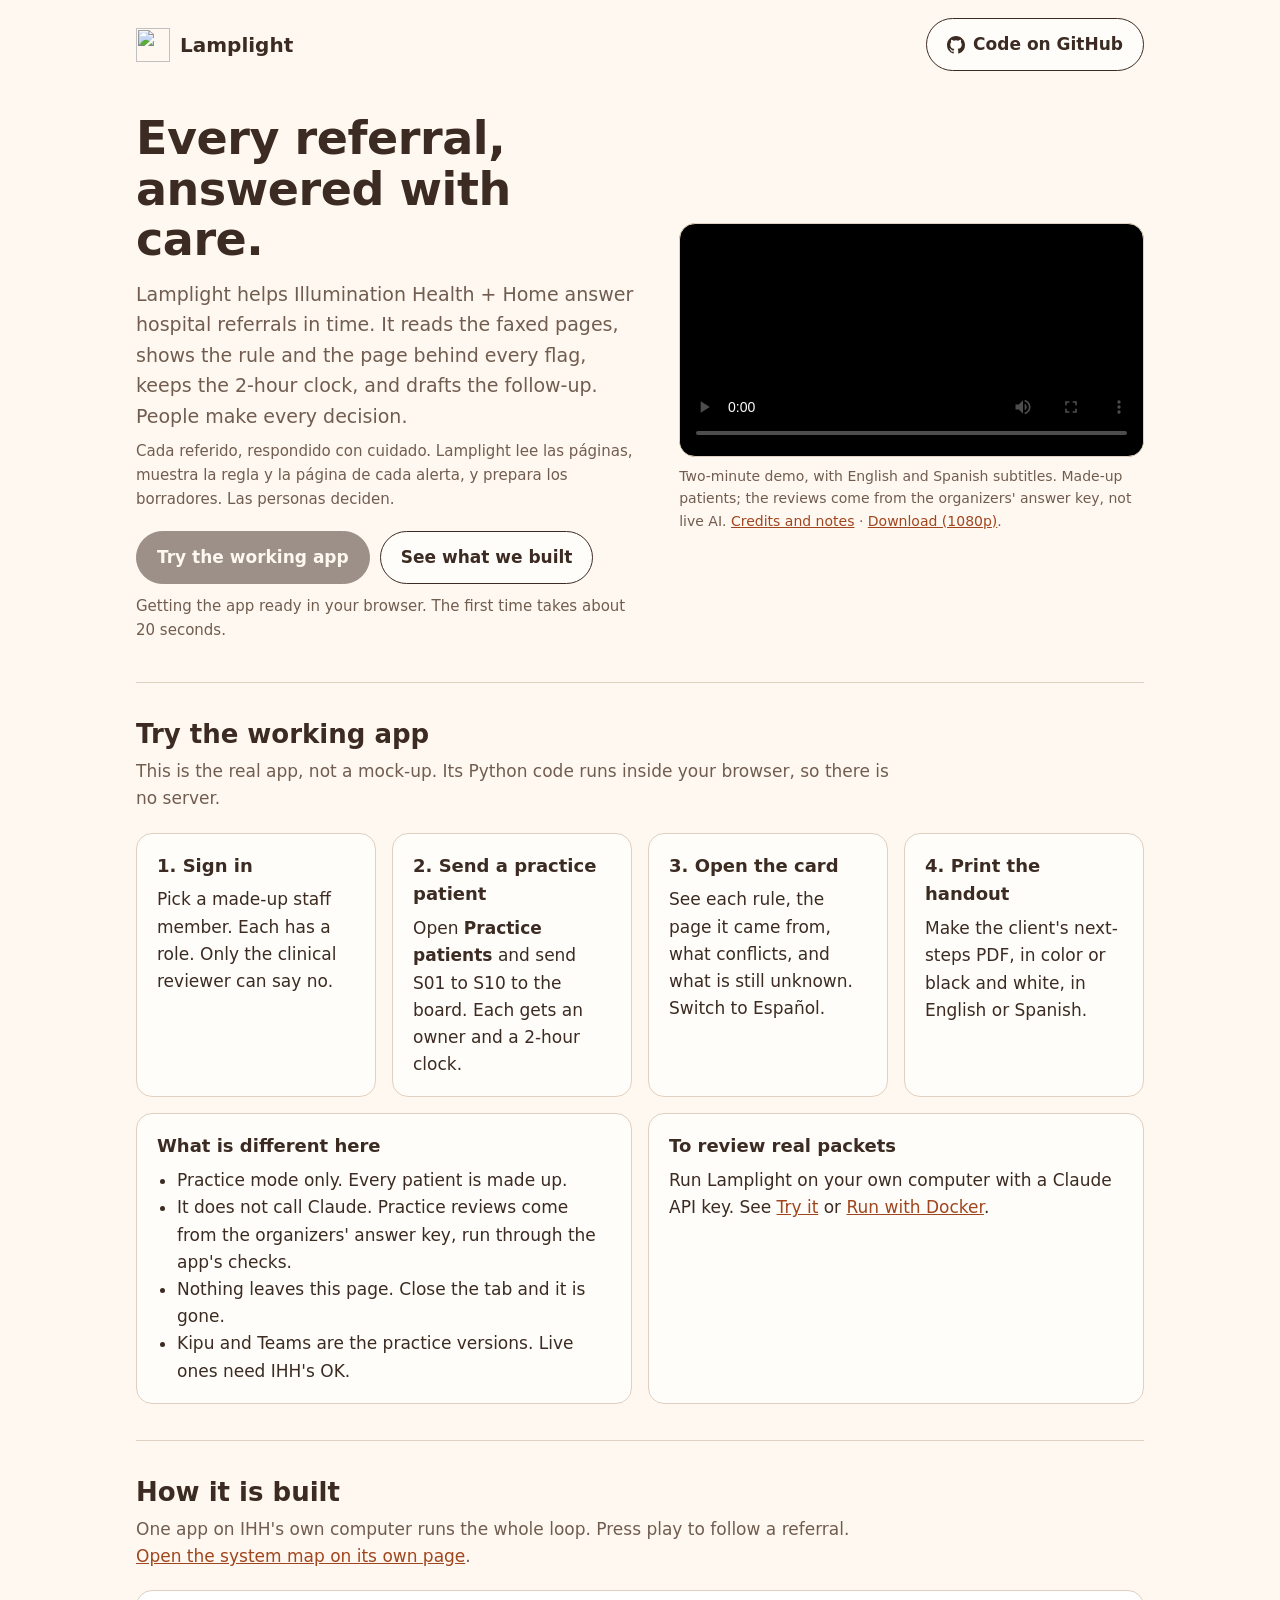
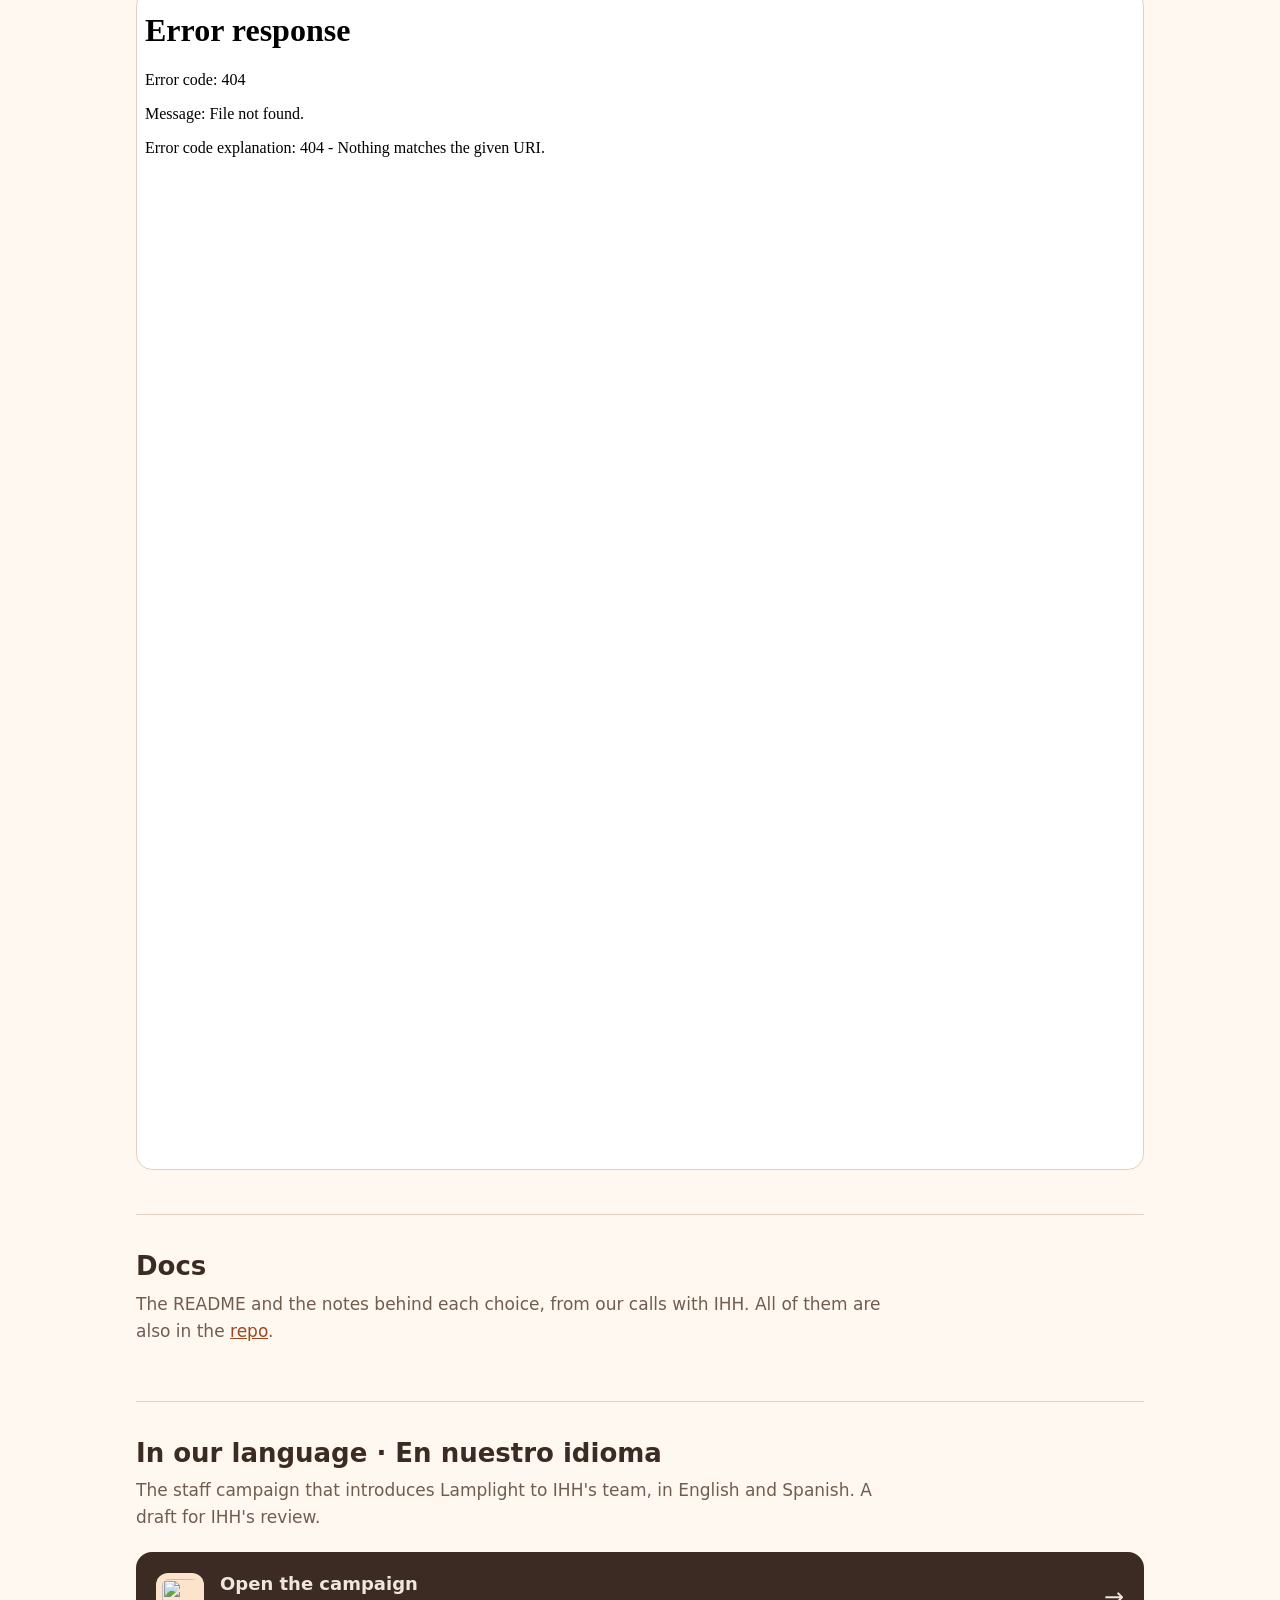
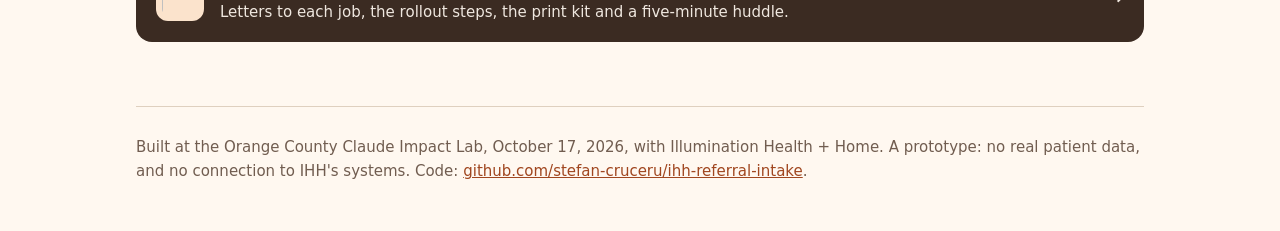
==== demo/pages/index.html @ 56bbf0c8 "Move the demo material into demo/, apart from the app app/ is now only the app itself: engine, serve" ====
<!doctype html>
<html lang="en">
<head>
<meta charset="utf-8">
<meta name="viewport" content="width=device-width, initial-scale=1">
<title>Lamplight Demo</title>
<meta name="description" content="Lamplight: referral intake, client help and staff practice for Illumination Health + Home. A working prototype with made-up patients.">
<link rel="icon" href="campaign/logo/lamplight-logo.svg">
<style>
  /* Lamplight's own tokens (app/carebridge/web/app.css). Light only, like the app's default. */
  :root { --bg: #fff8f0; --panel: #fffdf9; --ink: #3b2b22; --muted: #715d50; --line: #dfd0bf;
    --brand: #3b2b22; --brand-ink: #fff8f0; --brand-soft: #f4eadb; --lamp: #e39235; --lamp-soft: #fbe3cc; --link: #a0461f; }
  * { box-sizing: border-box; }
  body { margin: 0; background: var(--bg); color: var(--ink); font: 17px/1.6 "Public Sans", system-ui, -apple-system, "Segoe UI", sans-serif; }
  a { color: var(--link); }
  .wrap { max-width: 1040px; margin: 0 auto; padding: 0 16px; }
  header.top { display: flex; align-items: center; justify-content: space-between; gap: 12px; padding: 18px 0; }
  .brand { display: flex; align-items: center; gap: 10px; font-weight: 700; font-size: 20px; color: var(--ink); text-decoration: none; }
  .brand img { width: 34px; height: 34px; }
  .hero { display: grid; grid-template-columns: minmax(0, 1.1fr) minmax(0, 1fr); gap: 32px; align-items: center; padding: 24px 0 40px; }
  h1 { font-size: clamp(30px, 5vw, 46px); line-height: 1.1; margin: 0 0 14px; letter-spacing: -.01em; }
  h2 { font-size: 26px; line-height: 1.2; margin: 0 0 8px; }
  .lede { font-size: 19px; color: var(--muted); margin: 0 0 8px; }
  .es { color: var(--muted); font-size: 15px; margin: 0 0 20px; }
  .actions { display: flex; flex-wrap: wrap; gap: 10px; align-items: center; }
  .btn { display: inline-flex; align-items: center; gap: 8px; border-radius: 999px; padding: 12px 20px; font-weight: 600; text-decoration: none; border: 1.5px solid var(--brand); color: var(--brand); background: var(--panel); }
  .btn.primary { background: var(--brand); color: var(--brand-ink); }
  .btn[aria-disabled="true"] { opacity: .5; pointer-events: none; }
  .btn svg { width: 18px; height: 18px; }
  #status { color: var(--muted); font-size: 15px; margin-top: 10px; min-height: 1.6em; }
  video { width: 100%; border-radius: 16px; border: 1px solid var(--line); background: #000; display: block; }
  .cap { font-size: 14px; color: var(--muted); margin-top: 8px; }
  section { padding: 36px 0; border-top: 1px solid var(--line); }
  .sub { color: var(--muted); margin: 0 0 20px; max-width: 70ch; }
  .grid { display: grid; grid-template-columns: repeat(auto-fit, minmax(240px, 1fr)); gap: 16px; }
  .card { background: var(--panel); border: 1px solid var(--line); border-radius: 16px; padding: 18px 20px; }
  .card h3 { margin: 0 0 6px; font-size: 18px; }
  .card p, .card ul { margin: 0; }
  .card ul { padding-left: 20px; }
  .arch { width: 100%; height: 1180px; border: 1px solid var(--line); border-radius: 16px; background: #fff; }
  ul.docs { list-style: none; padding: 0; margin: 0; display: grid; grid-template-columns: repeat(auto-fill, minmax(280px, 1fr)); gap: 10px; }
  ul.docs li { position: relative; padding: 12px 14px; background: var(--panel); border: 1px solid var(--line); border-radius: 12px; }
  ul.docs li:hover { border-color: var(--lamp); background: var(--lamp-soft); }
  ul.docs a { color: var(--ink); font-weight: 600; text-decoration: none; }
  ul.docs a::after { content: ""; position: absolute; inset: 0; }
  .path { color: var(--muted); font-size: 12.5px; font-family: ui-monospace, Consolas, monospace; display: block; margin-top: 4px; overflow-wrap: anywhere; }
  .feature { display: flex; align-items: center; gap: 16px; padding: 18px 20px; border-radius: 16px; text-decoration: none;
    background: var(--brand); color: var(--brand-ink); margin-bottom: 28px; }
  .feature img { width: 48px; height: 48px; background: var(--lamp-soft); border-radius: 12px; padding: 6px; flex: none; }
  .feature span { display: grid; gap: 2px; font-size: 15px; opacity: .92; }
  .feature b { font-size: 18px; opacity: 1; }
  .feature .arrow { margin-left: auto; font-size: 24px; }
  .printkit h3 { font-size: 13px; letter-spacing: .08em; text-transform: uppercase; color: var(--muted); margin: 24px 0 10px; }
  .printkit h3:first-child { margin-top: 0; }
  .kits { display: grid; grid-template-columns: repeat(auto-fill, minmax(210px, 1fr)); gap: 10px; }
  .kit { display: flex; flex-direction: column; justify-content: space-between; gap: 6px; min-height: 76px; padding: 12px 14px;
    background: var(--panel); border: 1px solid var(--line); border-radius: 12px; color: var(--ink); text-decoration: none; font-weight: 600; font-size: 15px; line-height: 1.35; }
  .kit:hover { border-color: var(--lamp); background: var(--lamp-soft); }
  .kit small { color: var(--muted); font-weight: 400; font-size: 13px; }
  .kit small::before { content: "PDF · "; }
  .kits.today .kit { background: var(--lamp-soft); border-color: var(--lamp); }
  footer { border-top: 1px solid var(--line); padding: 28px 0 48px; color: var(--muted); font-size: 15px; }
  @media (max-width: 820px) { .hero { grid-template-columns: 1fr; } .arch { height: 1500px; } }
</style>
</head>
<body>
<div class="wrap">
  <header class="top">
    <a class="brand" href="./"><img src="campaign/logo/lamplight-logo.svg" alt="">Lamplight</a>
    <a class="btn" href="https://github.com/stefan-cruceru/ihh-referral-intake">
      <svg viewBox="0 0 16 16" aria-hidden="true" fill="currentColor"><path d="M8 0C3.58 0 0 3.58 0 8a8 8 0 0 0 5.47 7.59c.4.07.55-.17.55-.38v-1.34c-2.23.48-2.7-1.07-2.7-1.07-.36-.92-.89-1.17-.89-1.17-.73-.5.06-.49.06-.49.8.06 1.23.83 1.23.83.72 1.22 1.87.87 2.33.66.07-.52.28-.87.5-1.07-1.78-.2-3.65-.89-3.65-3.95 0-.87.31-1.59.82-2.15-.08-.2-.36-1.02.08-2.12 0 0 .67-.21 2.2.82a7.6 7.6 0 0 1 4 0c1.53-1.04 2.2-.82 2.2-.82.44 1.1.16 1.92.08 2.12.51.56.82 1.27.82 2.15 0 3.07-1.87 3.75-3.66 3.95.29.25.54.73.54 1.48v2.2c0 .21.15.46.55.38A8 8 0 0 0 16 8c0-4.42-3.58-8-8-8z"/></svg>
      Code on GitHub</a>
  </header>

  <div class="hero">
    <div>
      <h1>Every referral, answered with care.</h1>
      <p class="lede">Lamplight helps Illumination Health + Home answer hospital referrals in time. It reads the
        faxed pages, shows the rule and the page behind every flag, keeps the 2-hour clock, and drafts the
        follow-up. People make every decision.</p>
      <p class="es">Cada referido, respondido con cuidado. Lamplight lee las páginas, muestra la regla y la página
        de cada alerta, y prepara los borradores. Las personas deciden.</p>
      <div class="actions">
        <a class="btn primary" id="go" href="app/" aria-disabled="true">Try the working app</a>
        <a class="btn" href="https://github.com/stefan-cruceru/ihh-referral-intake">See what we built</a>
      </div>
      <div id="status" role="status">Getting the app ready in your browser. The first time takes about 20 seconds.</div>
    </div>
    <div>
      <video controls preload="metadata" poster="media/demo-cover.png">
        <source src="media/demo.mp4" type="video/mp4">
        <track kind="subtitles" src="media/demo.en.vtt" srclang="en" label="English" default>
        <track kind="subtitles" src="media/demo.es.vtt" srclang="es" label="Español">
      </video>
      <div class="cap">Two-minute demo, with English and Spanish subtitles. Made-up patients; the reviews come from the
        organizers' answer key, not live AI. <a href="media/demo-credits.txt">Credits and notes</a> ·
        <a href="media/demo.mp4" download>Download (1080p)</a>.</div>
    </div>
  </div>

  <section>
    <h2>Try the working app</h2>
    <p class="sub">This is the real app, not a mock-up. Its Python code runs inside your browser, so there is no server.</p>
    <div class="grid">
      <div class="card"><h3>1. Sign in</h3><p>Pick a made-up staff member. Each has a role. Only the clinical reviewer can say no.</p></div>
      <div class="card"><h3>2. Send a practice patient</h3><p>Open <b>Practice patients</b> and send S01 to S10 to the board. Each gets an owner and a 2-hour clock.</p></div>
      <div class="card"><h3>3. Open the card</h3><p>See each rule, the page it came from, what conflicts, and what is still unknown. Switch to Español.</p></div>
      <div class="card"><h3>4. Print the handout</h3><p>Make the client's next-steps PDF, in color or black and white, in English or Spanish.</p></div>
    </div>
    <div class="grid" style="margin-top:16px">
      <div class="card"><h3>What is different here</h3>
        <ul>
          <li>Practice mode only. Every patient is made up.</li>
          <li>It does not call Claude. Practice reviews come from the organizers' answer key, run through the app's checks.</li>
          <li>Nothing leaves this page. Close the tab and it is gone.</li>
          <li>Kipu and Teams are the practice versions. Live ones need IHH's OK.</li>
        </ul></div>
      <div class="card"><h3>To review real packets</h3>
        <p>Run Lamplight on your own computer with a Claude API key. See <a href="docs/readme.html#try-it">Try it</a>
          or <a href="docs/run-with-docker.html">Run with Docker</a>.</p></div>
    </div>
  </section>

  <section>
    <h2>How it is built</h2>
    <p class="sub">One app on IHH's own computer runs the whole loop. Press play to follow a referral.
      <a href="architecture.html">Open the system map on its own page</a>.</p>
    <iframe class="arch" src="architecture.html" title="Lamplight system map" loading="lazy"></iframe>
  </section>

  <section>
    <h2>Docs</h2>
    <p class="sub">The README and the notes behind each choice, from our calls with IHH. All of them are also in the
      <a href="https://github.com/stefan-cruceru/ihh-referral-intake">repo</a>.</p>
    <ul class="docs">
<!--DOCS-->
    </ul>
  </section>

  <section>
    <h2>In our language · En nuestro idioma</h2>
    <p class="sub">The staff campaign that introduces Lamplight to IHH's team, in English and Spanish. A draft for IHH's review.</p>
    <a class="feature" href="campaign/in-our-language.html">
      <img src="campaign/logo/lamplight-logo.svg" alt="">
      <span><b>Open the campaign</b>Letters to each job, the rollout steps, the print kit and a five-minute huddle.</span>
      <span class="arrow" aria-hidden="true">→</span>
    </a>
    <div class="printkit">
<!--PRINTS-->
    </div>
  </section>

  <footer>
    Built at the Orange County Claude Impact Lab, October 17, 2026, with Illumination Health + Home.
    A prototype: no real patient data, and no connection to IHH's systems.
    Code: <a href="https://github.com/stefan-cruceru/ihh-referral-intake">github.com/stefan-cruceru/ihh-referral-intake</a>.
  </footer>
</div>
<script>
  const go = document.getElementById("go"), status = document.getElementById("status");
  const say = (msg) => { status.textContent = msg; };
  if (!("serviceWorker" in navigator)) {
    say("This browser can't run the app. Please try a new Chrome, Edge, Firefox or Safari.");
  } else {
    navigator.serviceWorker.addEventListener("message", (e) => {
      if (e.data === "ready") { go.removeAttribute("aria-disabled"); say("Ready. / Listo."); }
      else if (String(e.data).startsWith("error:")) say("The app did not start. Reload the page to try again.");
    });
    navigator.serviceWorker.register("sw.js", { updateViaCache: "none" }).then(() => navigator.serviceWorker.ready)
      .then((reg) => reg.active.postMessage("warm"))
      .catch(() => say("The app did not start. Reload the page to try again."));
  }
</script>
</body>
</html>
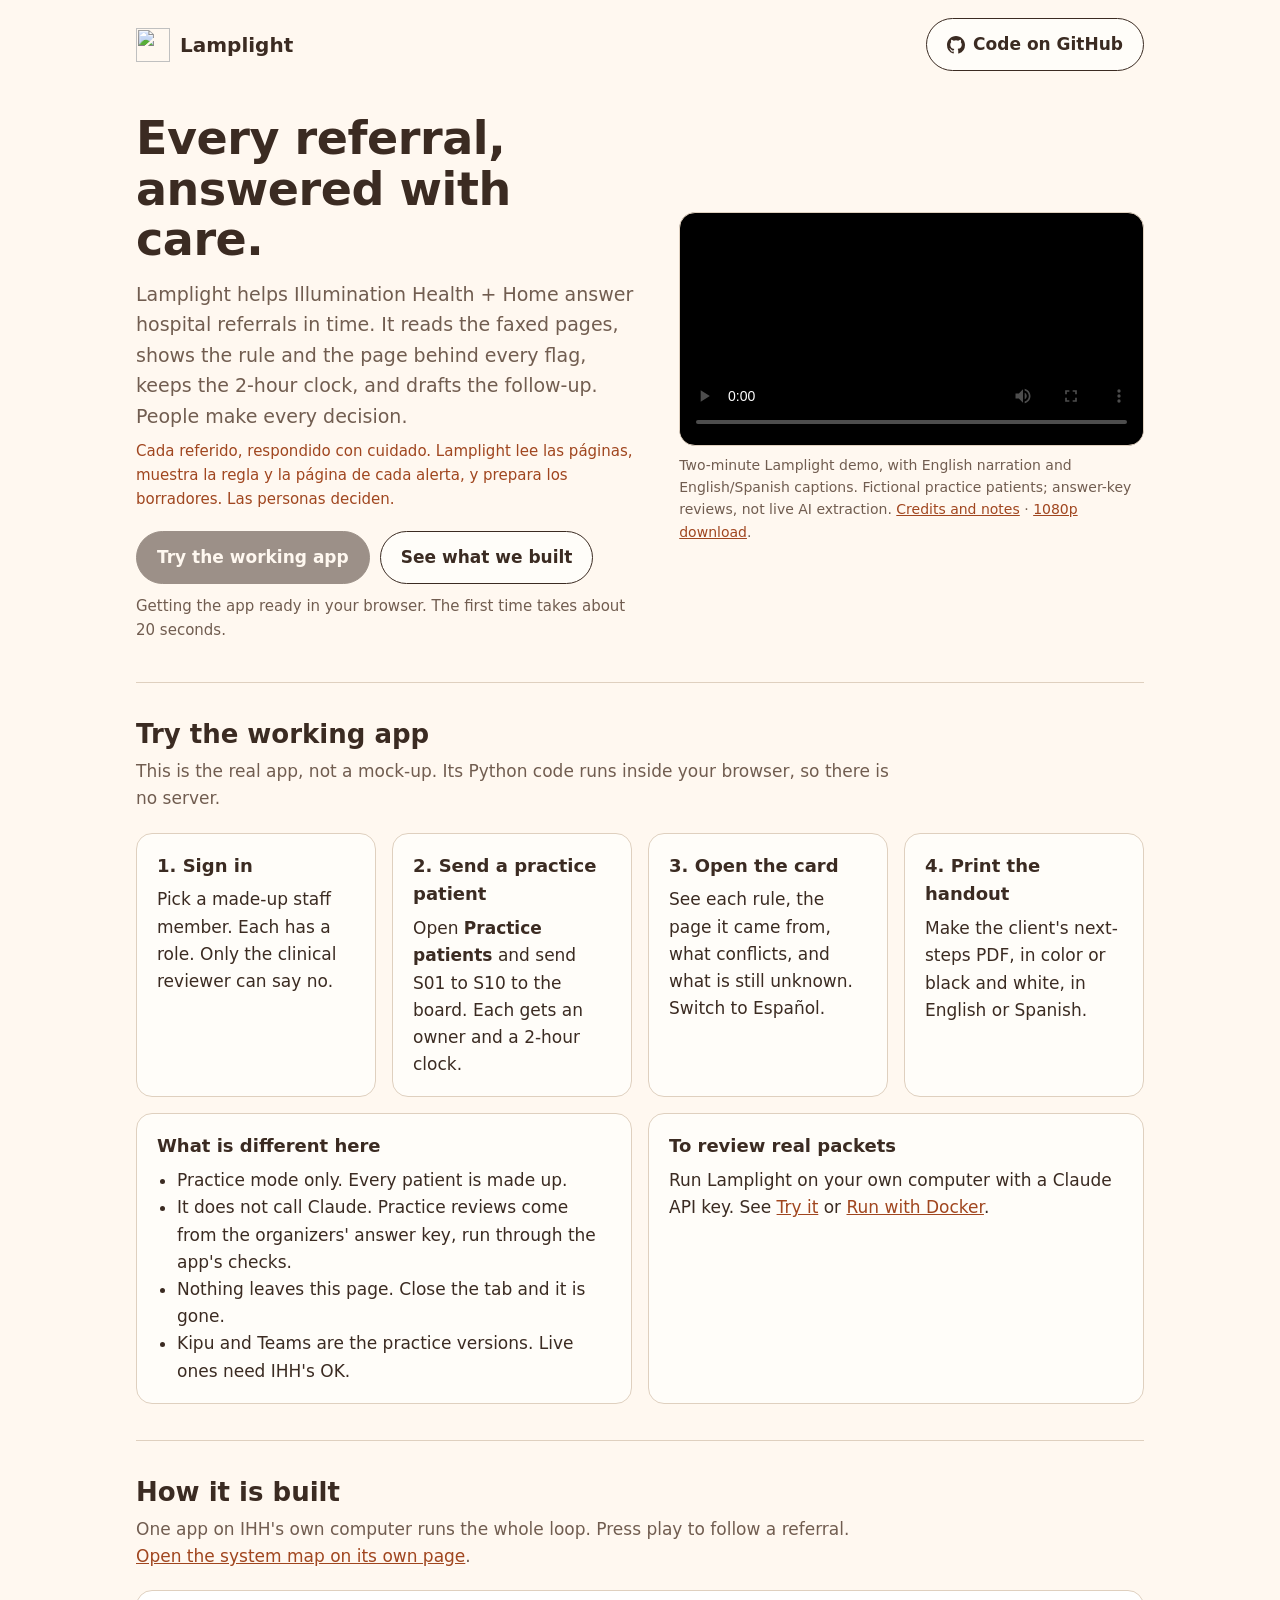
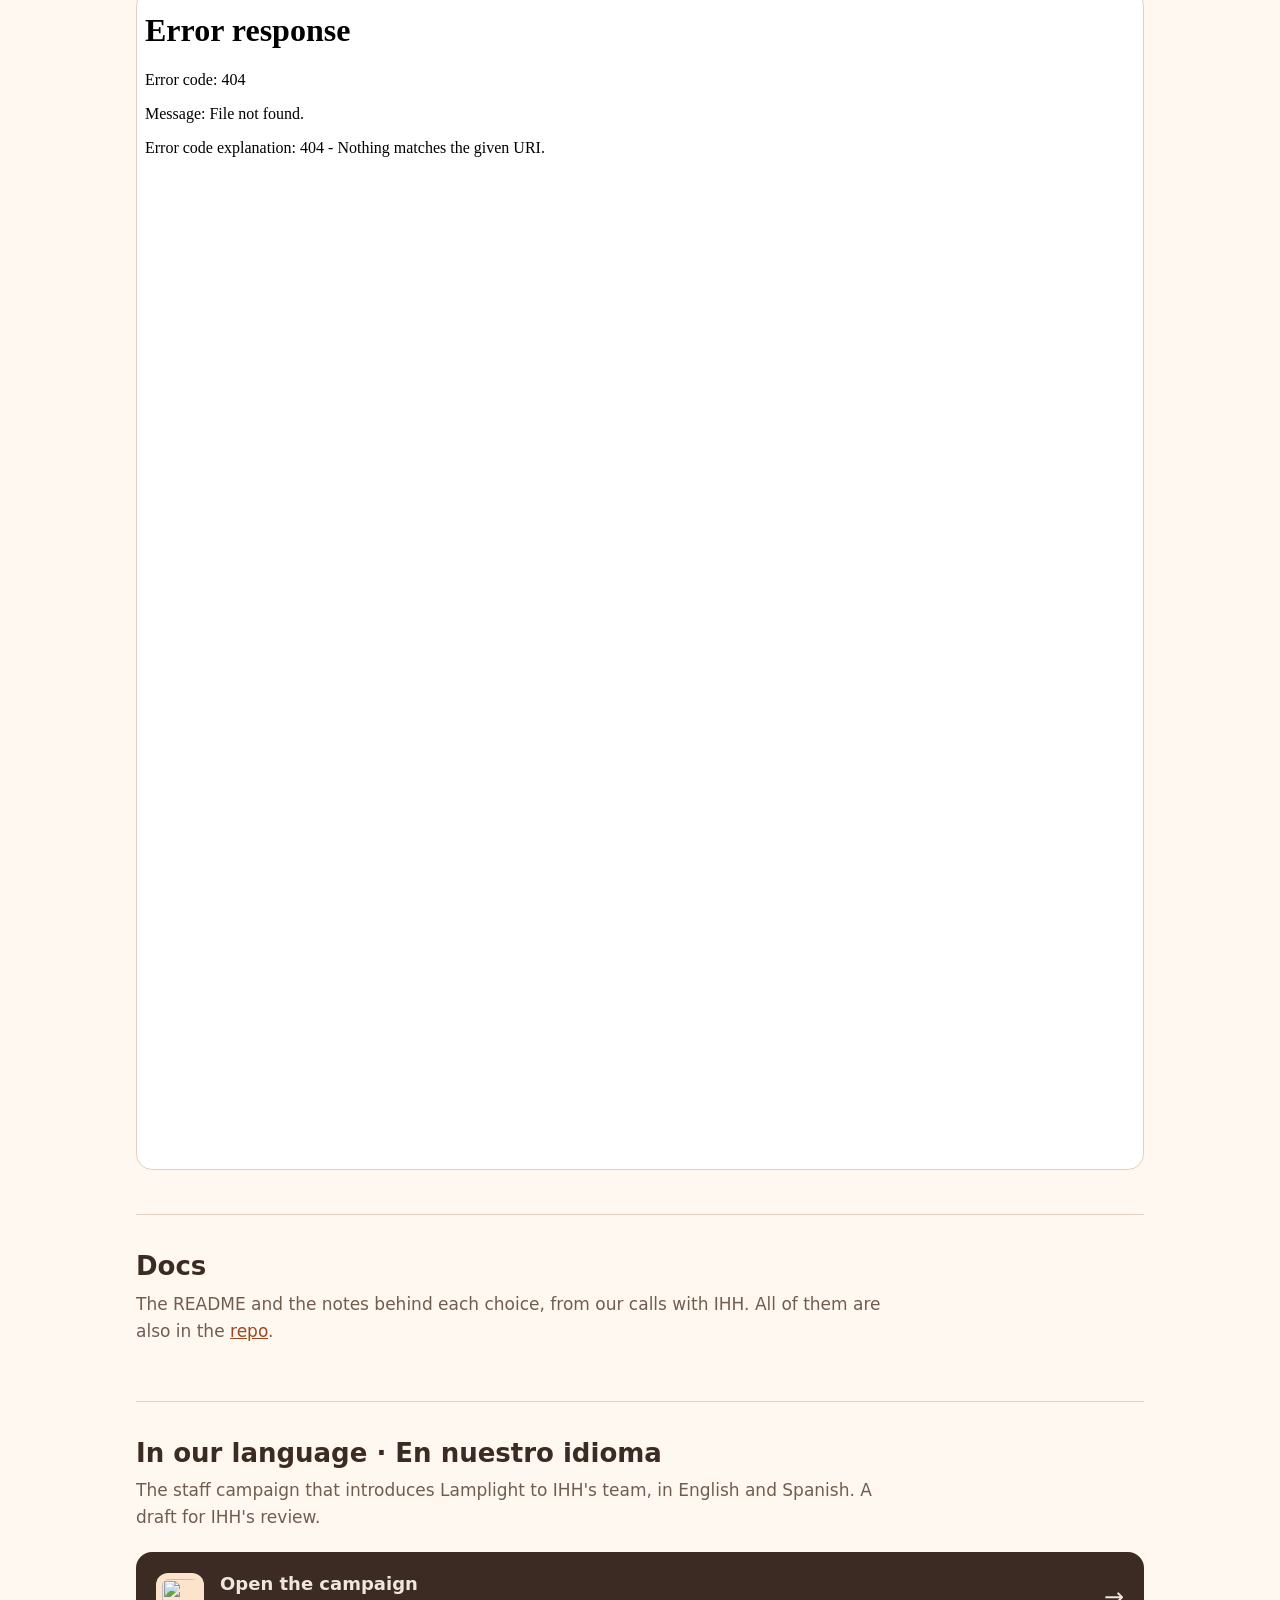
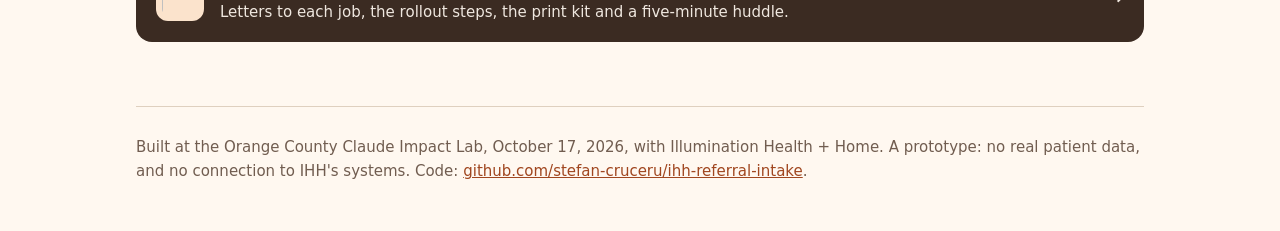
==== commit c81075a3: "merge: align the presentation with Sam's demo folder" ====
--- a/demo/pages/index.html
+++ b/demo/pages/index.html
@@ -7,6 +7,7 @@
 <meta name="description" content="Lamplight: referral intake, client help and staff practice for Illumination Health + Home. A working prototype with made-up patients.">
 <link rel="icon" href="campaign/logo/lamplight-logo.svg">
 <style>
+  @font-face { font-family: "Public Sans"; src: url("fonts/PublicSans-Variable.ttf") format("truetype"); font-weight: 100 900; font-display: swap; }
   /* Lamplight's own tokens (app/carebridge/web/app.css). Light only, like the app's default. */
   :root { --bg: #fff8f0; --panel: #fffdf9; --ink: #3b2b22; --muted: #715d50; --line: #dfd0bf;
     --brand: #3b2b22; --brand-ink: #fff8f0; --brand-soft: #f4eadb; --lamp: #e39235; --lamp-soft: #fbe3cc; --link: #a0461f; }
@@ -21,7 +22,7 @@
   h1 { font-size: clamp(30px, 5vw, 46px); line-height: 1.1; margin: 0 0 14px; letter-spacing: -.01em; }
   h2 { font-size: 26px; line-height: 1.2; margin: 0 0 8px; }
   .lede { font-size: 19px; color: var(--muted); margin: 0 0 8px; }
-  .es { color: var(--muted); font-size: 15px; margin: 0 0 20px; }
+  .es { color: #a0461f; font-size: 15px; margin: 0 0 20px; }
   .actions { display: flex; flex-wrap: wrap; gap: 10px; align-items: center; }
   .btn { display: inline-flex; align-items: center; gap: 8px; border-radius: 999px; padding: 12px 20px; font-weight: 600; text-decoration: none; border: 1.5px solid var(--brand); color: var(--brand); background: var(--panel); }
   .btn.primary { background: var(--brand); color: var(--brand-ink); }
@@ -87,14 +88,12 @@
       <div id="status" role="status">Getting the app ready in your browser. The first time takes about 20 seconds.</div>
     </div>
     <div>
-      <video controls preload="metadata" poster="media/demo-cover.png">
-        <source src="media/demo.mp4" type="video/mp4">
-        <track kind="subtitles" src="media/demo.en.vtt" srclang="en" label="English" default>
-        <track kind="subtitles" src="media/demo.es.vtt" srclang="es" label="Español">
+      <video controls preload="metadata" poster="media/demo-cover.png?v=lamplight-2026-10-17">
+        <source src="media/demo.mp4?v=lamplight-2026-10-17" type="video/mp4">
+        <track kind="subtitles" src="media/demo.en.vtt?v=lamplight-2026-10-17" srclang="en" label="English">
+        <track kind="subtitles" src="media/demo.es.vtt?v=lamplight-2026-10-17" srclang="es" label="Español">
       </video>
-      <div class="cap">Two-minute demo, with English and Spanish subtitles. Made-up patients; the reviews come from the
-        organizers' answer key, not live AI. <a href="media/demo-credits.txt">Credits and notes</a> ·
-        <a href="media/demo.mp4" download>Download (1080p)</a>.</div>
+      <div class="cap">Two-minute Lamplight demo, with English narration and English/Spanish captions. Fictional practice patients; answer-key reviews, not live AI extraction. <a href="media/demo-credits.txt">Credits and notes</a> · <a href="https://github.com/stefan-cruceru/ihh-referral-intake/releases/tag/demo-lamplight-2026-10-17">1080p download</a>.</div>
     </div>
   </div>
 
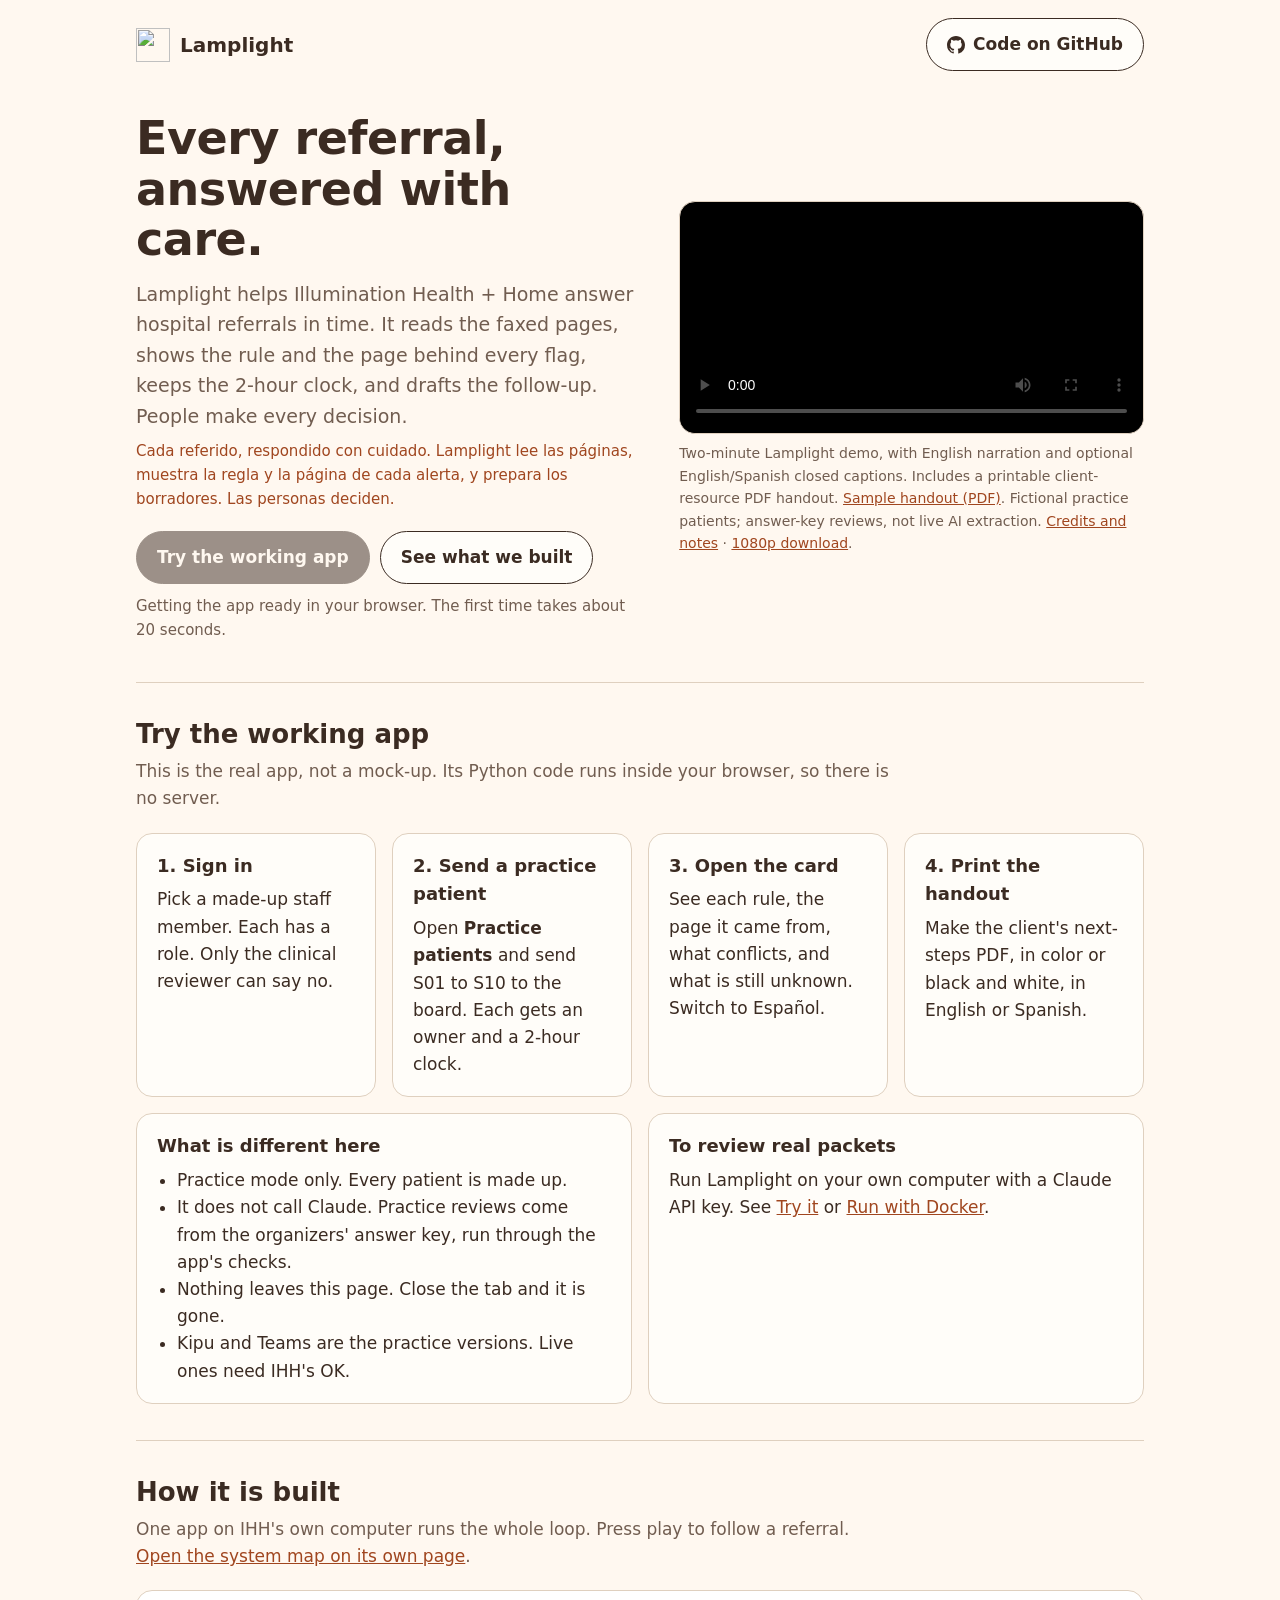
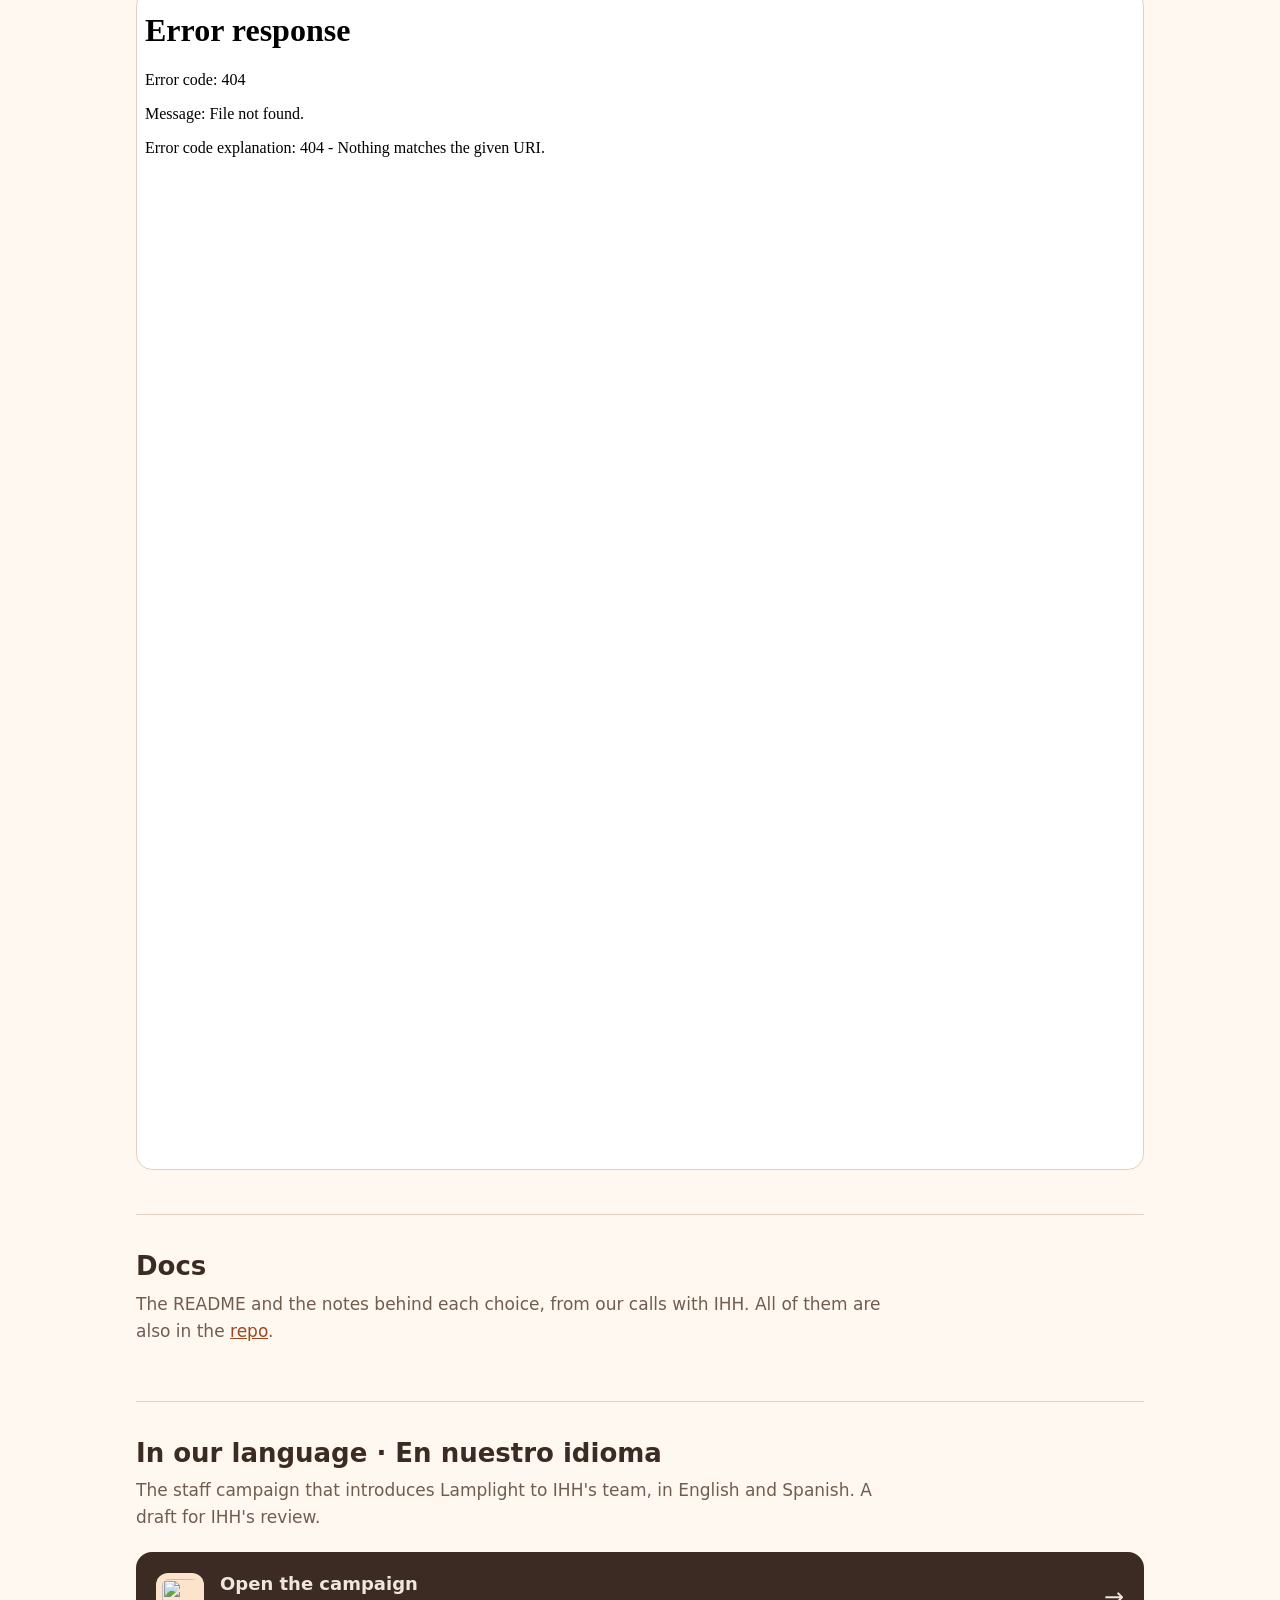
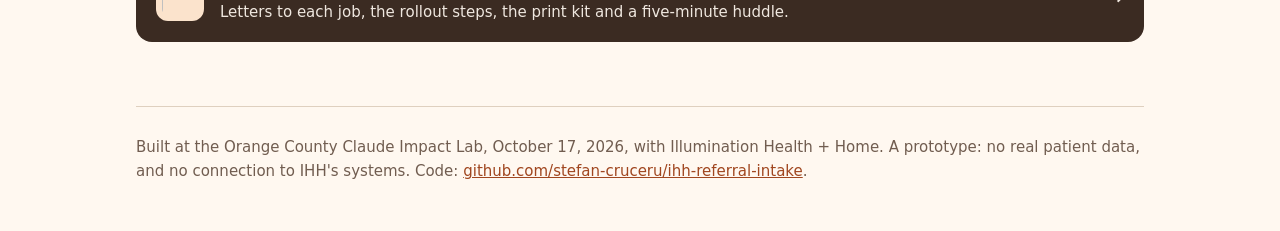
==== commit 05c7214c: "fix: use optional captions and show the printable resource handout" ====
--- a/demo/pages/index.html
+++ b/demo/pages/index.html
@@ -93,7 +93,7 @@
         <track kind="subtitles" src="media/demo.en.vtt?v=lamplight-2026-10-17" srclang="en" label="English">
         <track kind="subtitles" src="media/demo.es.vtt?v=lamplight-2026-10-17" srclang="es" label="Español">
       </video>
-      <div class="cap">Two-minute Lamplight demo, with English narration and English/Spanish captions. Fictional practice patients; answer-key reviews, not live AI extraction. <a href="media/demo-credits.txt">Credits and notes</a> · <a href="https://github.com/stefan-cruceru/ihh-referral-intake/releases/tag/demo-lamplight-2026-10-17">1080p download</a>.</div>
+      <div class="cap">Two-minute Lamplight demo, with English narration and optional English/Spanish closed captions. Includes a printable client-resource PDF handout. <a href="media/resource-handout.pdf">Sample handout (PDF)</a>. Fictional practice patients; answer-key reviews, not live AI extraction. <a href="media/demo-credits.txt">Credits and notes</a> · <a href="https://github.com/stefan-cruceru/ihh-referral-intake/releases/tag/demo-lamplight-2026-10-17">1080p download</a>.</div>
     </div>
   </div>
 
